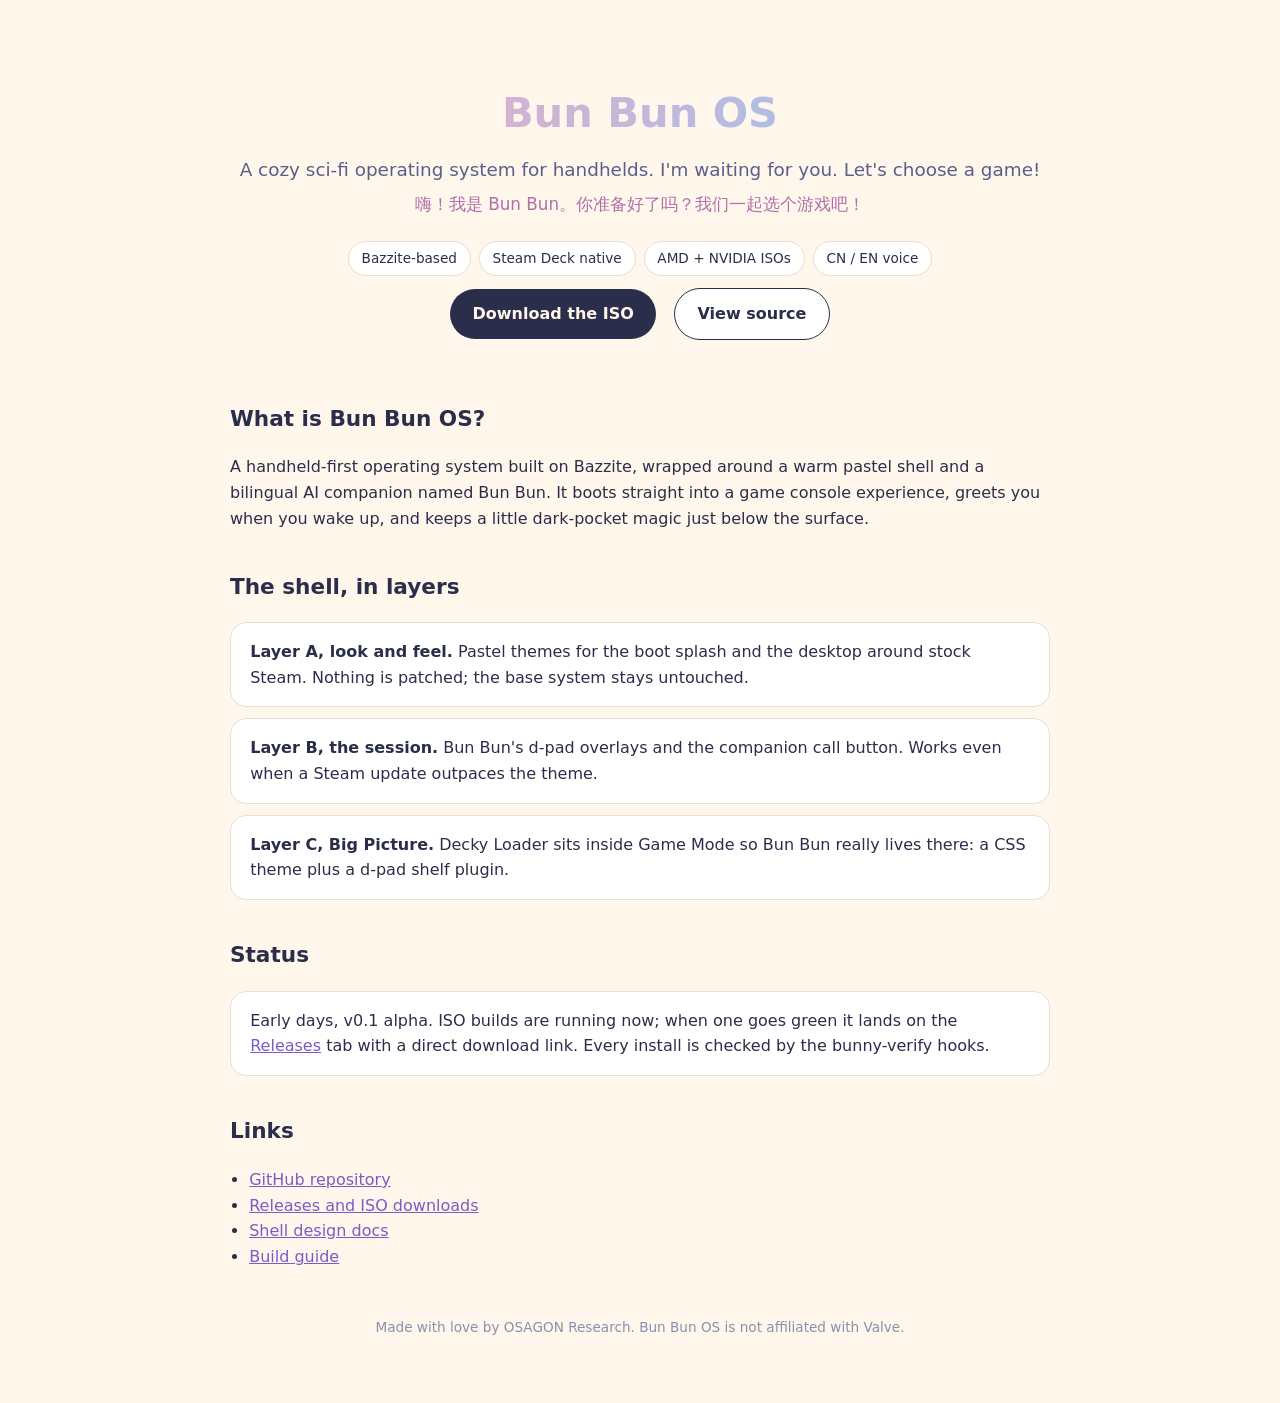
==== index.html @ 36ab1e78 "site: Bun Bun OS landing page (gh-pages)" ====
<!doctype html>
<html lang="en">
<head>
<meta charset="utf-8">
<meta name="viewport" content="width=device-width, initial-scale=1">
<title>Bun Bun OS</title>
<meta name="description" content="A cozy sci-fi operating system for handhelds, built on Bazzite.">
<style>
:root{--cream:#FFF7EC;--ink:#2B2E4A}
*{box-sizing:border-box}
body{margin:0;font-family:system-ui,-apple-system,'Segoe UI',sans-serif;background:var(--cream);color:var(--ink);line-height:1.6}
.wrap{max-width:860px;margin:0 auto;padding:2rem 1.25rem 4rem}
header{padding:2.5rem 0 1.5rem;text-align:center}
h1{font-size:2.6rem;margin:.2em 0;background:linear-gradient(90deg,#F7A8C4,#8FC7F0);-webkit-background-clip:text;background-clip:text;color:transparent}
.tagline{font-size:1.15rem;color:#5a5f8a;margin:.3em 0}
.cn{color:#b06fa8;font-size:1.05rem;margin-top:.4rem}
.badges{margin-top:1.2rem}
.badge{display:inline-block;margin:.25rem;padding:.35rem .8rem;border-radius:999px;background:#fff;border:1px solid #e8ded2;font-size:.85rem}
.btn{display:inline-block;margin:.5rem .4rem 0;padding:.75rem 1.4rem;border-radius:999px;background:var(--ink);color:var(--cream);text-decoration:none;font-weight:600}
.btn.ghost{background:#fff;color:var(--ink);border:1.5px solid var(--ink)}
h2{margin-top:2.4rem;font-size:1.35rem}
.card{background:#fff;border:1px solid #e8ded2;border-radius:16px;padding:1rem 1.2rem;margin:.7rem 0}
ul{margin:.4rem 0;padding-left:1.2rem}
a{color:#7a5cc4}
footer{margin-top:3rem;text-align:center;color:#8a8fae;font-size:.85rem}
</style>
</head>
<body>
<div class="wrap">
<header>
<h1>Bun Bun OS</h1>
<p class="tagline">A cozy sci-fi operating system for handhelds. I'm waiting for you. Let's choose a game!</p>
<p class="cn">嗨！我是 Bun Bun。你准备好了吗？我们一起选个游戏吧！</p>
<div class="badges"><span class="badge">Bazzite-based</span><span class="badge">Steam Deck native</span><span class="badge">AMD + NVIDIA ISOs</span><span class="badge">CN / EN voice</span></div>
<a class="btn" href="https://github.com/yrg8fn10/bunny-os/releases">Download the ISO</a>
<a class="btn ghost" href="https://github.com/yrg8fn10/bunny-os">View source</a>
</header>
<h2>What is Bun Bun OS?</h2>
<p>A handheld-first operating system built on Bazzite, wrapped around a warm pastel shell and a bilingual AI companion named Bun Bun. It boots straight into a game console experience, greets you when you wake up, and keeps a little dark-pocket magic just below the surface.</p>
<h2>The shell, in layers</h2>
<div class="card"><b>Layer A, look and feel.</b> Pastel themes for the boot splash and the desktop around stock Steam. Nothing is patched; the base system stays untouched.</div>
<div class="card"><b>Layer B, the session.</b> Bun Bun's d-pad overlays and the companion call button. Works even when a Steam update outpaces the theme.</div>
<div class="card"><b>Layer C, Big Picture.</b> Decky Loader sits inside Game Mode so Bun Bun really lives there: a CSS theme plus a d-pad shelf plugin.</div>
<h2>Status</h2>
<div class="card">Early days, v0.1 alpha. ISO builds are running now; when one goes green it lands on the <a href="https://github.com/yrg8fn10/bunny-os/releases">Releases</a> tab with a direct download link. Every install is checked by the bunny-verify hooks.</div>
<h2>Links</h2>
<ul>
<li><a href="https://github.com/yrg8fn10/bunny-os">GitHub repository</a></li>
<li><a href="https://github.com/yrg8fn10/bunny-os/releases">Releases and ISO downloads</a></li>
<li><a href="https://github.com/yrg8fn10/bunny-os/blob/main/docs/SHELL.md">Shell design docs</a></li>
<li><a href="https://github.com/yrg8fn10/bunny-os/blob/main/BUILD.md">Build guide</a></li>
</ul>
<footer>Made with love by OSAGON Research. Bun Bun OS is not affiliated with Valve.</footer>
</div>
</body>
</html>
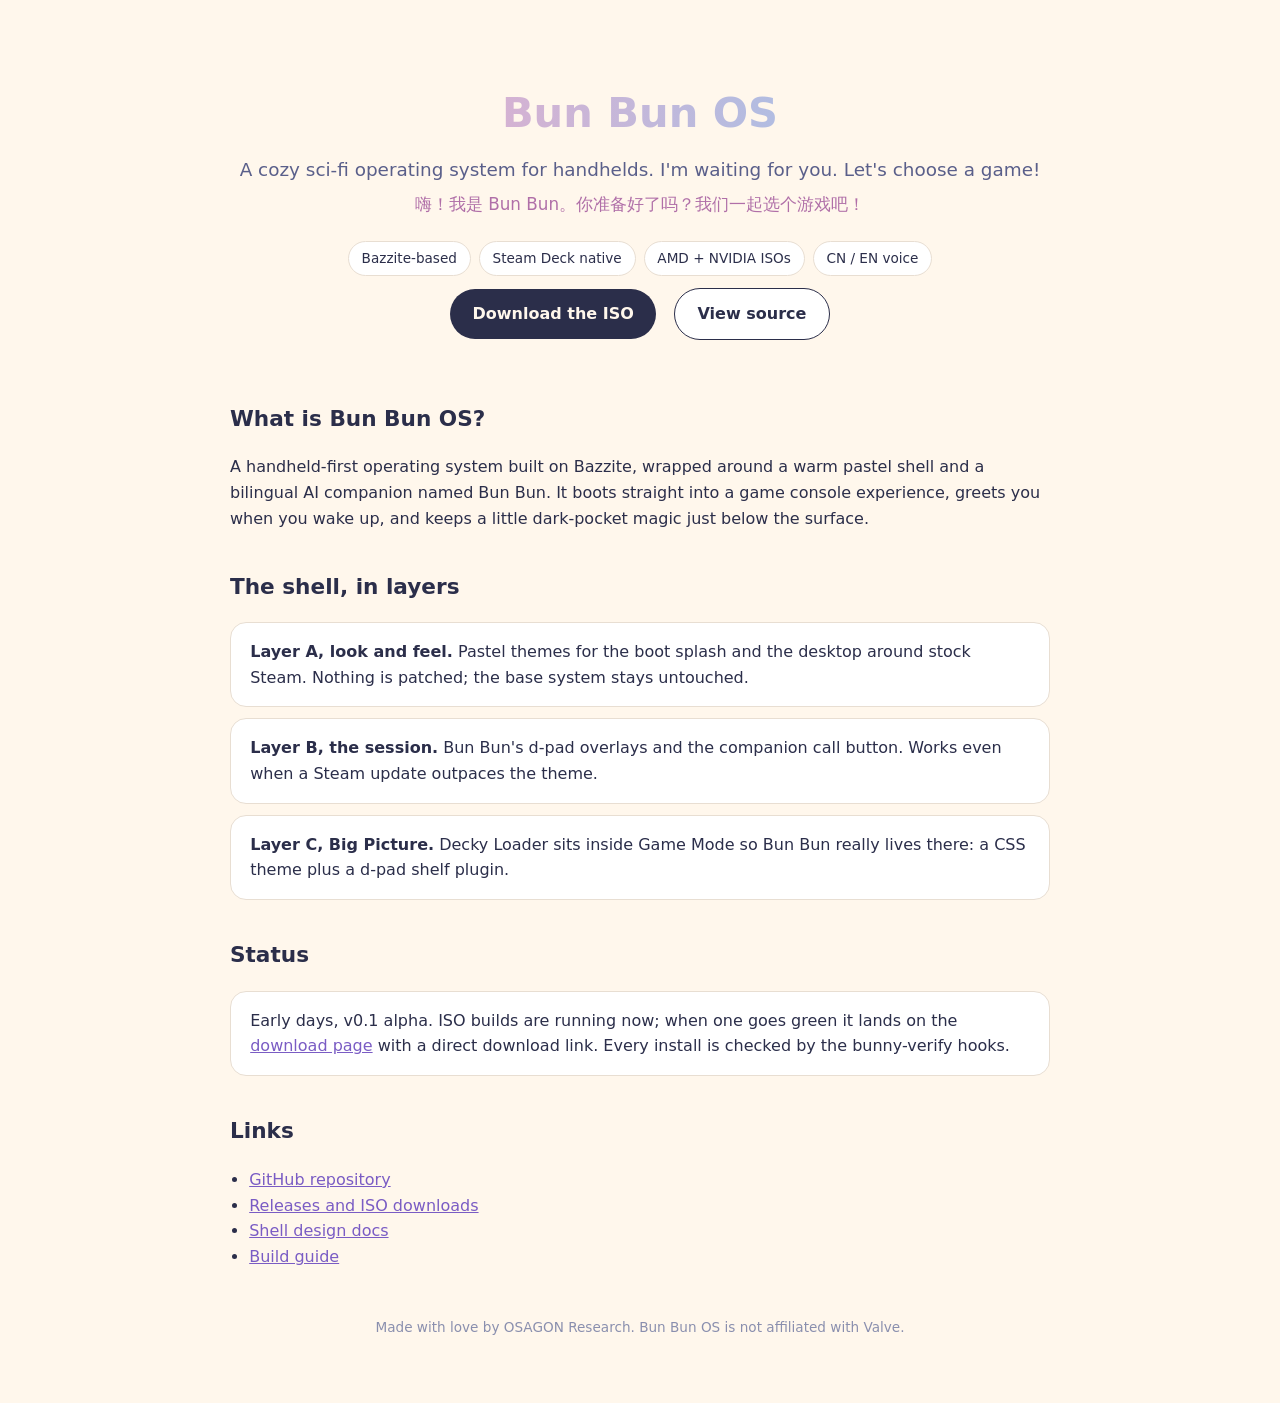
==== commit 7b9bfd87: "site: dedicated download page with join commands for the beta.6 assets" ====
--- a/index.html
+++ b/index.html
@@ -32,7 +32,7 @@
 <p class="tagline">A cozy sci-fi operating system for handhelds. I'm waiting for you. Let's choose a game!</p>
 <p class="cn">嗨！我是 Bun Bun。你准备好了吗？我们一起选个游戏吧！</p>
 <div class="badges"><span class="badge">Bazzite-based</span><span class="badge">Steam Deck native</span><span class="badge">AMD + NVIDIA ISOs</span><span class="badge">CN / EN voice</span></div>
-<a class="btn" href="https://github.com/yrg8fn10/bunny-os/releases">Download the ISO</a>
+<a class="btn" href="download.html">Download the ISO</a>
 <a class="btn ghost" href="https://github.com/yrg8fn10/bunny-os">View source</a>
 </header>
 <h2>What is Bun Bun OS?</h2>
@@ -42,7 +42,7 @@
 <div class="card"><b>Layer B, the session.</b> Bun Bun's d-pad overlays and the companion call button. Works even when a Steam update outpaces the theme.</div>
 <div class="card"><b>Layer C, Big Picture.</b> Decky Loader sits inside Game Mode so Bun Bun really lives there: a CSS theme plus a d-pad shelf plugin.</div>
 <h2>Status</h2>
-<div class="card">Early days, v0.1 alpha. ISO builds are running now; when one goes green it lands on the <a href="https://github.com/yrg8fn10/bunny-os/releases">Releases</a> tab with a direct download link. Every install is checked by the bunny-verify hooks.</div>
+<div class="card">Early days, v0.1 alpha. ISO builds are running now; when one goes green it lands on the <a href="https://github.com/yrg8fn10/bunny-os/releases">download page</a> with a direct download link. Every install is checked by the bunny-verify hooks.</div>
 <h2>Links</h2>
 <ul>
 <li><a href="https://github.com/yrg8fn10/bunny-os">GitHub repository</a></li>
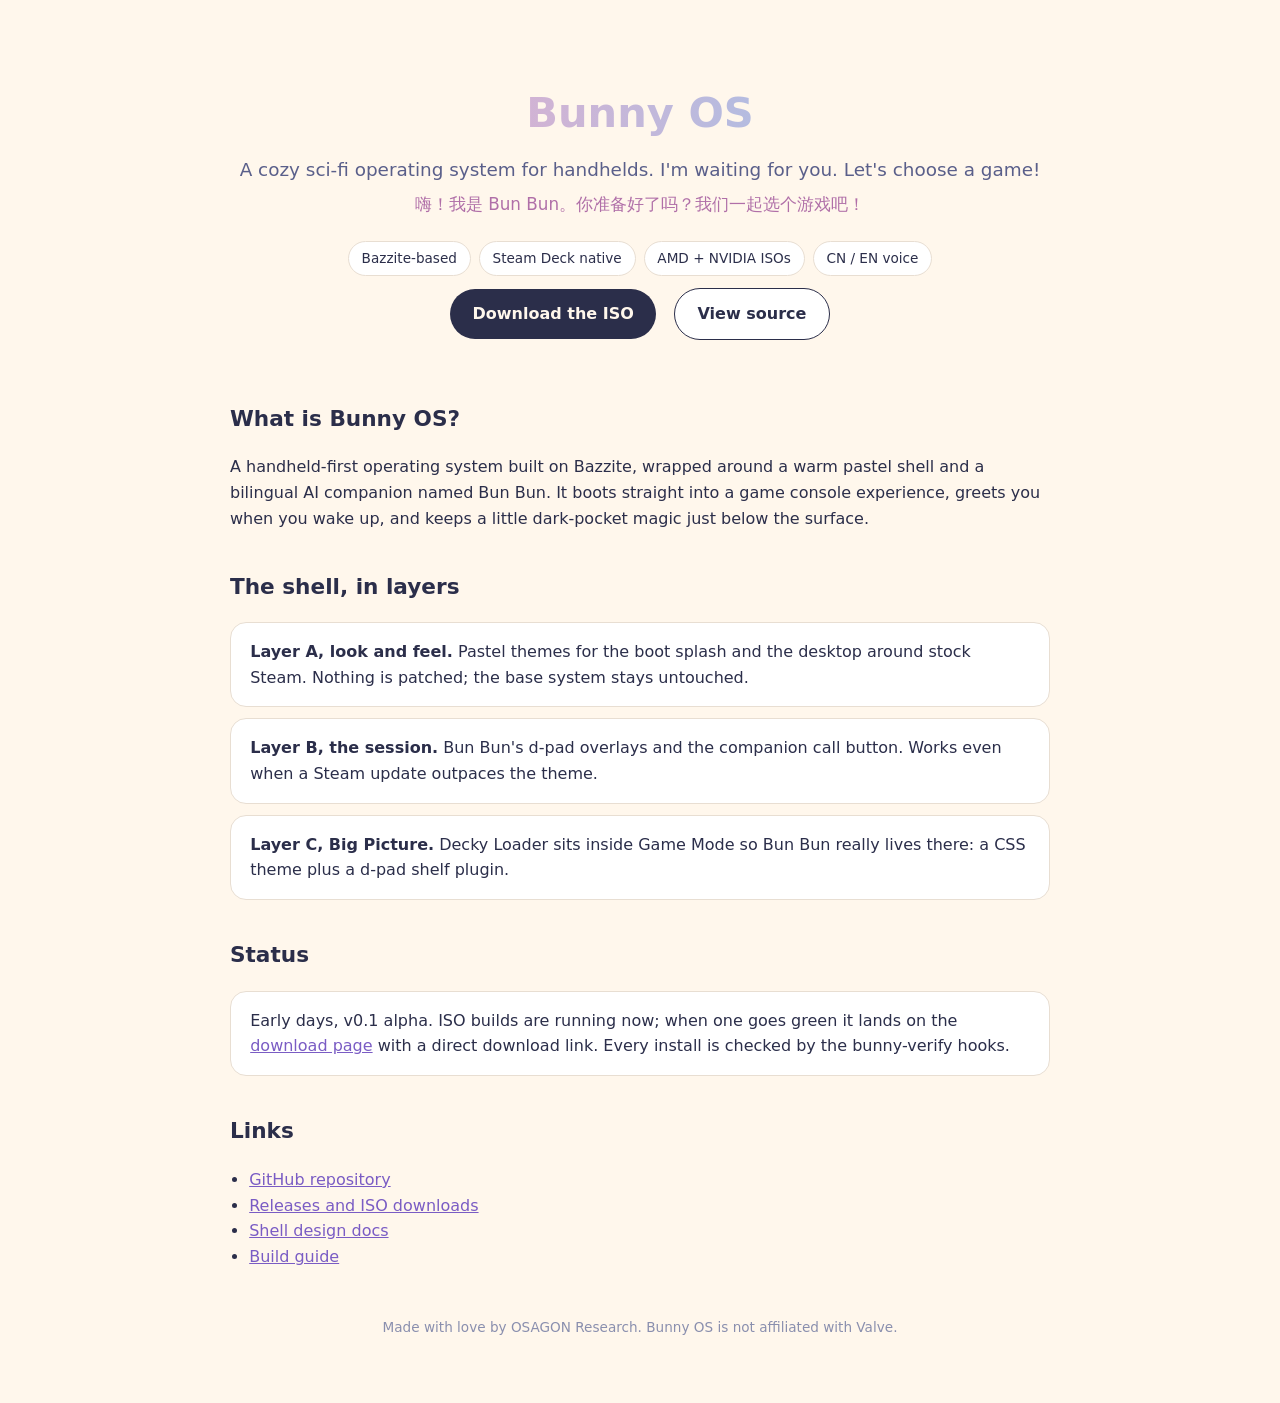
==== commit 33db512b: "site: public name is Bunny OS (Bun Bun OS stays the internal name)" ====
--- a/index.html
+++ b/index.html
@@ -3,7 +3,7 @@
 <head>
 <meta charset="utf-8">
 <meta name="viewport" content="width=device-width, initial-scale=1">
-<title>Bun Bun OS</title>
+<title>Bunny OS</title>
 <meta name="description" content="A cozy sci-fi operating system for handhelds, built on Bazzite.">
 <style>
 :root{--cream:#FFF7EC;--ink:#2B2E4A}
@@ -28,14 +28,14 @@
 <body>
 <div class="wrap">
 <header>
-<h1>Bun Bun OS</h1>
+<h1>Bunny OS</h1>
 <p class="tagline">A cozy sci-fi operating system for handhelds. I'm waiting for you. Let's choose a game!</p>
 <p class="cn">嗨！我是 Bun Bun。你准备好了吗？我们一起选个游戏吧！</p>
 <div class="badges"><span class="badge">Bazzite-based</span><span class="badge">Steam Deck native</span><span class="badge">AMD + NVIDIA ISOs</span><span class="badge">CN / EN voice</span></div>
 <a class="btn" href="download.html">Download the ISO</a>
 <a class="btn ghost" href="https://github.com/yrg8fn10/bunny-os">View source</a>
 </header>
-<h2>What is Bun Bun OS?</h2>
+<h2>What is Bunny OS?</h2>
 <p>A handheld-first operating system built on Bazzite, wrapped around a warm pastel shell and a bilingual AI companion named Bun Bun. It boots straight into a game console experience, greets you when you wake up, and keeps a little dark-pocket magic just below the surface.</p>
 <h2>The shell, in layers</h2>
 <div class="card"><b>Layer A, look and feel.</b> Pastel themes for the boot splash and the desktop around stock Steam. Nothing is patched; the base system stays untouched.</div>
@@ -50,7 +50,7 @@
 <li><a href="https://github.com/yrg8fn10/bunny-os/blob/main/docs/SHELL.md">Shell design docs</a></li>
 <li><a href="https://github.com/yrg8fn10/bunny-os/blob/main/BUILD.md">Build guide</a></li>
 </ul>
-<footer>Made with love by OSAGON Research. Bun Bun OS is not affiliated with Valve.</footer>
+<footer>Made with love by OSAGON Research. Bunny OS is not affiliated with Valve.</footer>
 </div>
 </body>
 </html>
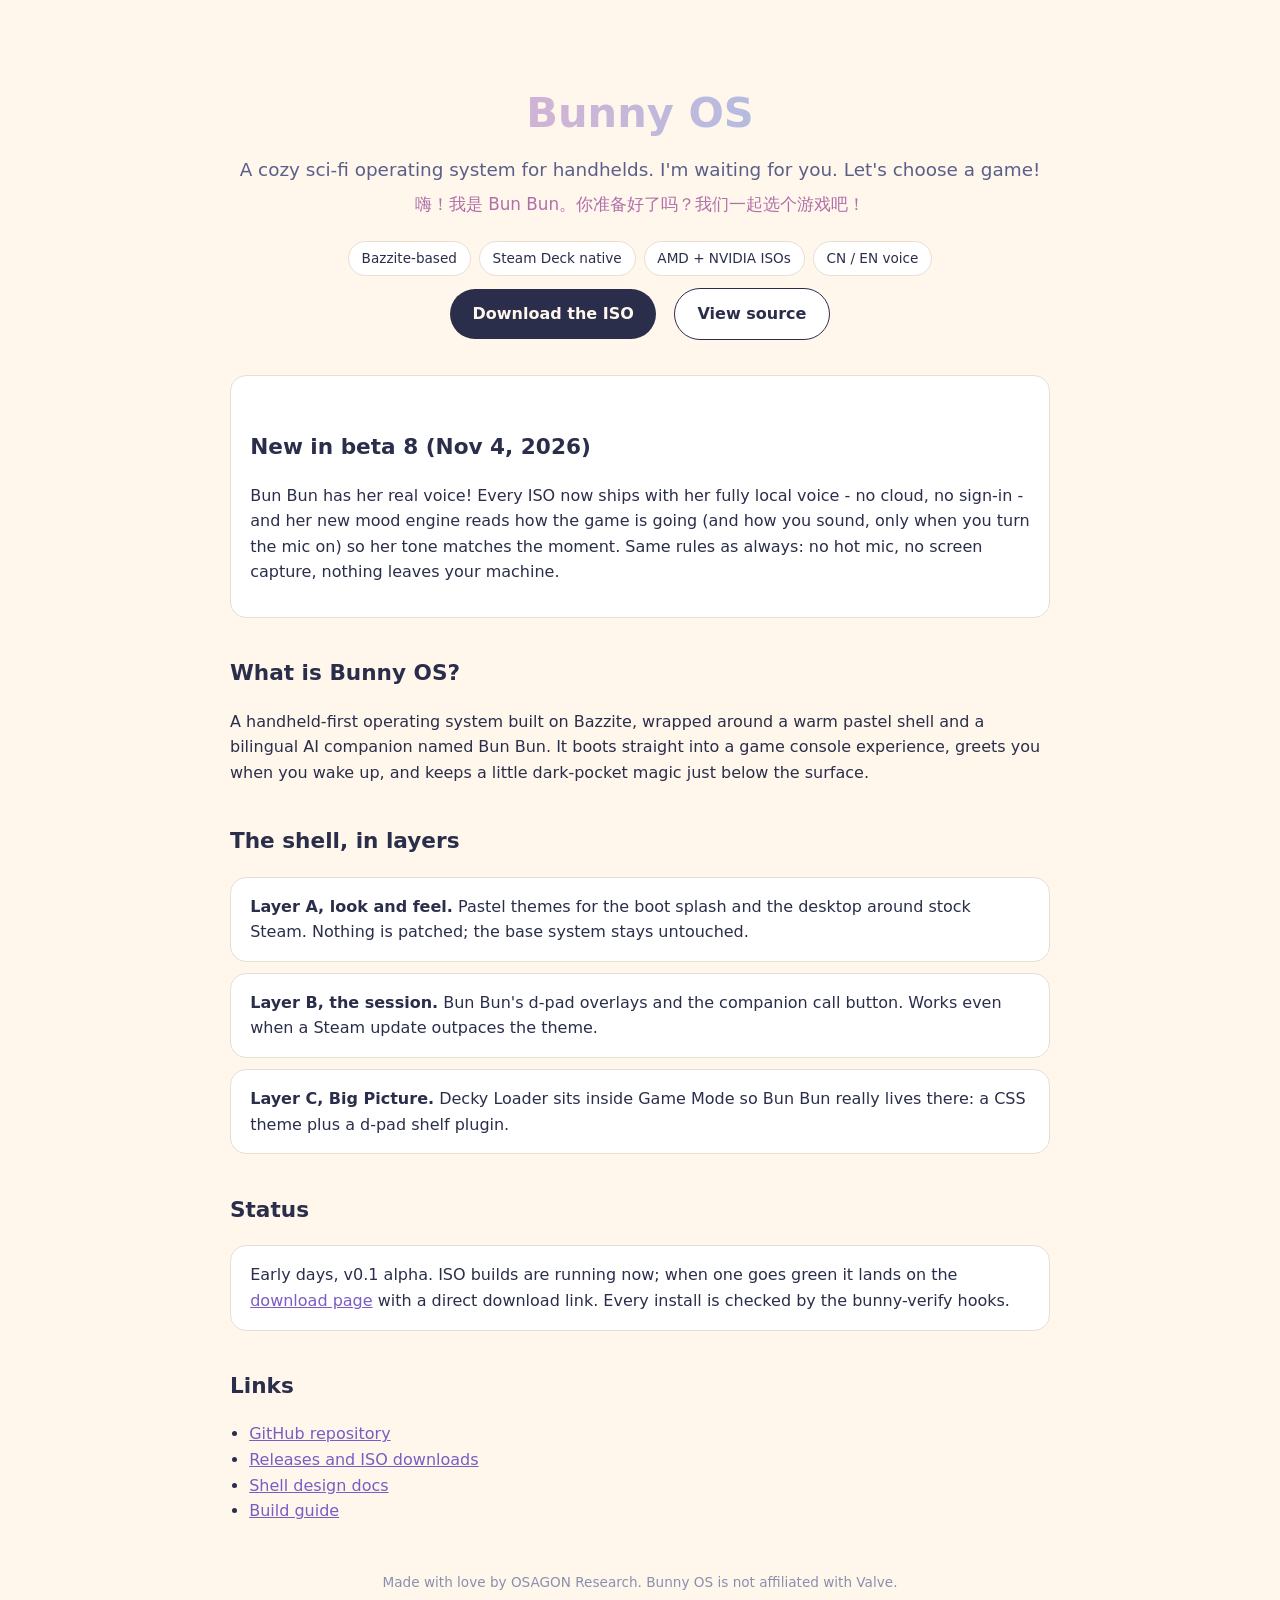
==== commit 46ee12fe: "site: beta 8 is current - Bun Bun's real voice ships" ====
--- a/index.html
+++ b/index.html
@@ -35,6 +35,11 @@
 <a class="btn" href="download.html">Download the ISO</a>
 <a class="btn ghost" href="https://github.com/yrg8fn10/bunny-os">View source</a>
 </header>
+<div class="card">
+<h2>New in beta 8 (Nov 4, 2026)</h2>
+<p>Bun Bun has her real voice! Every ISO now ships with her fully local voice - no cloud, no sign-in - and her new mood engine reads how the game is going (and how you sound, only when you turn the mic on) so her tone matches the moment. Same rules as always: no hot mic, no screen capture, nothing leaves your machine.</p>
+</div>
+
 <h2>What is Bunny OS?</h2>
 <p>A handheld-first operating system built on Bazzite, wrapped around a warm pastel shell and a bilingual AI companion named Bun Bun. It boots straight into a game console experience, greets you when you wake up, and keeps a little dark-pocket magic just below the surface.</p>
 <h2>The shell, in layers</h2>
